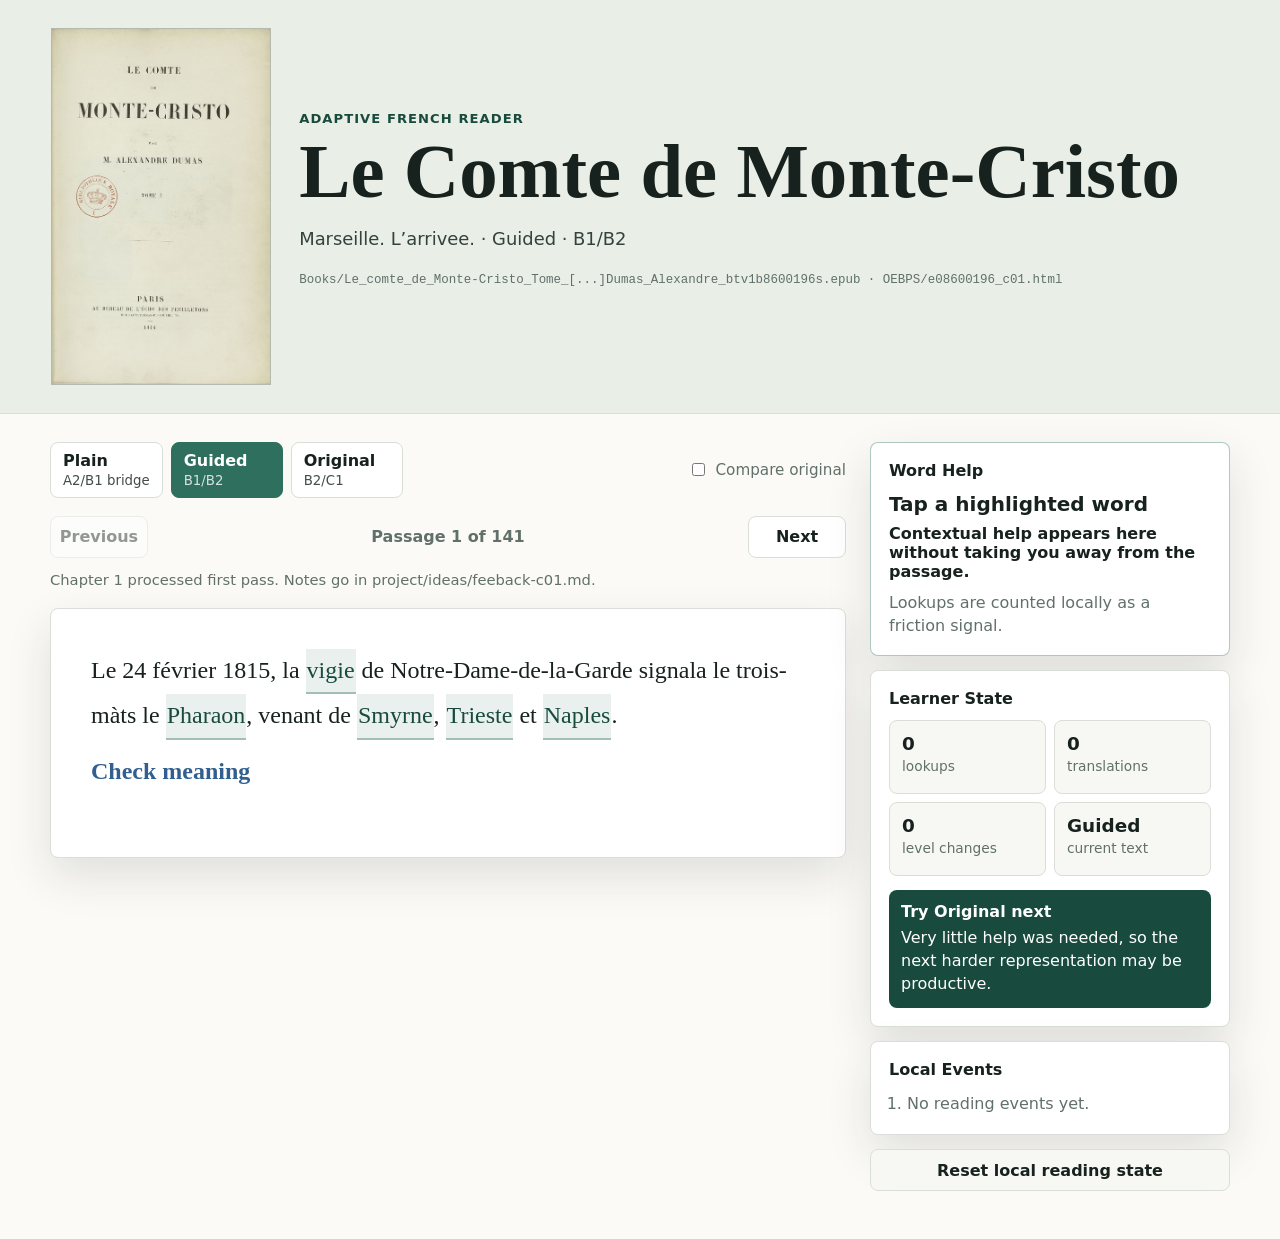
==== index.html @ 3f7d94c2 "Initial commit for Multi-Read" ====
<!doctype html>
<html lang="en">
  <head>
    <meta charset="utf-8">
    <meta name="viewport" content="width=device-width, initial-scale=1">
    <title>Multi-Read</title>
    <link rel="stylesheet" href="src/styles.css">
  </head>
  <body>
    <main class="app-shell">
      <header class="topbar">
        <div class="cover-wrap" aria-label="Monte-Cristo cover art">
          <img src="assets/monte-cristo-cover.jpg" alt="Illustrated cover from the French Monte-Cristo EPUB">
        </div>
        <div class="hero-copy">
          <p class="eyebrow">Adaptive French reader</p>
          <h1 id="title">Multi-Read</h1>
          <p class="subtitle" id="subtitle">Loading chapter...</p>
          <p class="source-meta" id="sourceMeta"></p>
        </div>
      </header>

      <div class="reader-layout">
        <section class="reader-main" aria-label="Reader">
          <div class="toolbar">
            <div class="mode-buttons" id="modeButtons" aria-label="Choose text difficulty"></div>
            <label class="toggle-row">
              <input id="compareToggle" type="checkbox">
              Compare original
            </label>
          </div>

          <nav class="passage-nav" aria-label="Passage navigation">
            <button class="nav-button" id="previousPassage" type="button">Previous</button>
            <div class="passage-progress" id="passageProgress"></div>
            <button class="nav-button" id="nextPassage" type="button">Next</button>
          </nav>
          <p class="chapter-status" id="chapterStatus"></p>

          <div class="reader-card">
            <div class="passage-text" id="passageText"></div>
            <aside class="comparison" id="comparison" hidden>
              <h2>Original Source</h2>
              <div id="comparisonText"></div>
            </aside>
          </div>
        </section>

        <aside class="side-panel" aria-label="Learning tools">
          <section class="panel-card help-card" id="helpPanel">
            <h2>Word Help</h2>
            <h3 class="help-title" id="helpTitle">Tap a highlighted word</h3>
            <p class="help-body" id="helpBody"></p>
            <p class="help-note" id="helpNote"></p>
          </section>

          <section class="panel-card">
            <h2>Learner State</h2>
            <ul class="learner-stats" id="learnerStats"></ul>
            <div class="recommendation" id="recommendation"></div>
          </section>

          <section class="panel-card">
            <h2>Local Events</h2>
            <ol class="event-log" id="eventLog"></ol>
          </section>

          <button class="reset-button" id="resetButton" type="button">Reset local reading state</button>
        </aside>
      </div>
    </main>

    <script src="src/app.js"></script>
  </body>
</html>
---- src/styles.css ----
:root {
  color-scheme: light;
  --ink: #17211d;
  --muted: #61706a;
  --paper: #fbfaf6;
  --panel: #ffffff;
  --line: #d9ded8;
  --accent: #2f6f5e;
  --accent-strong: #184b3d;
  --gold: #b88732;
  --blue: #315f8f;
  --shadow: 0 18px 45px rgba(23, 33, 29, 0.12);
  font-family: Inter, ui-sans-serif, system-ui, -apple-system, BlinkMacSystemFont, "Segoe UI", sans-serif;
}

* {
  box-sizing: border-box;
}

body {
  margin: 0;
  min-height: 100vh;
  background: var(--paper);
  color: var(--ink);
}

button,
input {
  font: inherit;
}

button {
  cursor: pointer;
}

.app-shell {
  min-height: 100vh;
}

.topbar {
  display: grid;
  grid-template-columns: minmax(120px, 220px) 1fr;
  gap: 28px;
  align-items: stretch;
  padding: 28px clamp(18px, 4vw, 56px);
  background: #e9eee7;
  border-bottom: 1px solid var(--line);
}

.cover-wrap {
  min-height: 250px;
  border: 1px solid rgba(23, 33, 29, 0.18);
  background: #d6dccf;
  overflow: hidden;
}

.cover-wrap img {
  width: 100%;
  height: 100%;
  display: block;
  object-fit: cover;
}

.hero-copy {
  display: flex;
  flex-direction: column;
  justify-content: center;
  max-width: 980px;
}

.eyebrow {
  margin: 0 0 10px;
  color: var(--accent-strong);
  font-size: 0.82rem;
  font-weight: 700;
  letter-spacing: 0.08em;
  text-transform: uppercase;
}

h1 {
  margin: 0;
  font-family: Georgia, "Times New Roman", serif;
  font-size: clamp(2.25rem, 6vw, 5rem);
  line-height: 0.95;
  letter-spacing: 0;
}

.subtitle {
  margin: 16px 0 0;
  max-width: 760px;
  color: #33423c;
  font-size: 1.12rem;
  line-height: 1.55;
}

.source-meta {
  margin-top: 18px;
  color: var(--muted);
  font-family: ui-monospace, SFMono-Regular, Menlo, Consolas, monospace;
  font-size: 0.78rem;
  line-height: 1.5;
}

.reader-layout {
  display: grid;
  grid-template-columns: minmax(0, 1fr) minmax(280px, 360px);
  gap: 24px;
  width: min(1180px, calc(100% - 36px));
  margin: 28px auto 48px;
  align-items: start;
}

.reader-main,
.side-panel {
  min-width: 0;
}

.toolbar {
  display: flex;
  flex-wrap: wrap;
  gap: 12px;
  align-items: center;
  justify-content: space-between;
  margin-bottom: 18px;
}

.mode-buttons {
  display: flex;
  flex-wrap: wrap;
  gap: 8px;
}

.mode-button {
  min-width: 112px;
  min-height: 56px;
  padding: 8px 12px;
  border: 1px solid var(--line);
  border-radius: 8px;
  color: var(--ink);
  background: var(--panel);
  text-align: left;
}

.mode-button[aria-pressed="true"] {
  border-color: var(--accent);
  color: #fff;
  background: var(--accent);
}

.mode-button span,
.mode-button small {
  display: block;
}

.mode-button span {
  font-weight: 750;
}

.mode-button small {
  margin-top: 3px;
  opacity: 0.8;
}

.toggle-row {
  display: inline-flex;
  gap: 8px;
  align-items: center;
  color: var(--muted);
  font-size: 0.95rem;
}

.passage-nav {
  display: grid;
  grid-template-columns: minmax(98px, auto) 1fr minmax(98px, auto);
  gap: 10px;
  align-items: center;
  margin-bottom: 18px;
}

.nav-button {
  min-height: 42px;
  border: 1px solid var(--line);
  border-radius: 8px;
  color: var(--ink);
  background: var(--panel);
  font-weight: 750;
}

.nav-button:disabled {
  cursor: not-allowed;
  opacity: 0.45;
}

.passage-progress {
  color: var(--muted);
  font-weight: 750;
  text-align: center;
}

.chapter-status {
  min-height: 1.4em;
  margin: -6px 0 18px;
  color: var(--muted);
  font-size: 0.92rem;
  line-height: 1.4;
}

.reader-card,
.panel-card {
  border: 1px solid var(--line);
  border-radius: 8px;
  background: var(--panel);
  box-shadow: var(--shadow);
}

.reader-card {
  padding: clamp(20px, 4vw, 40px);
}

.passage-text {
  font-family: Georgia, "Times New Roman", serif;
  font-size: clamp(1.24rem, 2vw, 1.5rem);
  line-height: 1.8;
}

.sentence {
  margin-bottom: 24px;
}

.sentence p {
  margin: 0;
}

.sentence-actions {
  margin-top: 10px;
}

.text-button {
  border: 0;
  padding: 0;
  color: var(--blue);
  background: transparent;
  font-weight: 700;
}

.text-button:disabled {
  cursor: not-allowed;
  color: var(--muted);
  opacity: 0.62;
}

.translation {
  display: none;
  margin-top: 10px;
  padding: 12px 14px;
  border-left: 3px solid var(--gold);
  color: #39423f;
  background: #fbf4e8;
  font-family: Inter, ui-sans-serif, system-ui, sans-serif;
  font-size: 0.98rem;
  line-height: 1.55;
}

.translation.is-open {
  display: block;
}

.word-help {
  border: 0;
  border-bottom: 2px solid rgba(47, 111, 94, 0.38);
  padding: 0 1px;
  color: var(--accent-strong);
  background: rgba(47, 111, 94, 0.1);
  font-family: inherit;
  font-size: inherit;
}

.word-help:hover,
.word-help:focus-visible {
  outline: 2px solid rgba(47, 111, 94, 0.45);
  outline-offset: 2px;
}

.comparison {
  margin-top: 18px;
  padding-top: 18px;
  border-top: 1px solid var(--line);
}

.comparison h2,
.panel-card h2 {
  margin: 0 0 12px;
  font-size: 1rem;
}

.comparison p {
  margin: 0 0 10px;
  color: var(--muted);
  font-family: Georgia, "Times New Roman", serif;
  line-height: 1.65;
}

.side-panel {
  display: grid;
  gap: 14px;
  position: sticky;
  top: 14px;
}

.panel-card {
  padding: 18px;
}

.help-card {
  border-color: rgba(47, 111, 94, 0.38);
}

.help-title {
  margin: 0 0 8px;
  font-size: 1.25rem;
}

.help-body {
  margin: 0;
  font-weight: 750;
}

.help-note {
  margin: 10px 0 0;
  color: var(--muted);
  line-height: 1.45;
}

.learner-stats {
  display: grid;
  grid-template-columns: 1fr 1fr;
  gap: 8px;
  padding: 0;
  margin: 0 0 14px;
  list-style: none;
}

.learner-stats li {
  min-height: 74px;
  padding: 12px;
  border: 1px solid var(--line);
  border-radius: 8px;
  background: #f7f8f4;
}

.learner-stats strong,
.learner-stats span {
  display: block;
}

.learner-stats strong {
  font-size: 1.15rem;
}

.learner-stats span {
  margin-top: 4px;
  color: var(--muted);
  font-size: 0.86rem;
}

.recommendation {
  display: grid;
  gap: 5px;
  padding: 12px;
  border-radius: 8px;
  color: #fff;
  background: var(--accent-strong);
}

.recommendation span {
  line-height: 1.45;
}

.event-log {
  margin: 0;
  padding-left: 18px;
  color: var(--muted);
  line-height: 1.6;
}

.reset-button {
  width: 100%;
  min-height: 42px;
  border: 1px solid var(--line);
  border-radius: 8px;
  color: var(--ink);
  background: #f7f8f4;
  font-weight: 750;
}

@media (max-width: 860px) {
  .topbar,
  .reader-layout {
    grid-template-columns: 1fr;
  }

  .cover-wrap {
    max-height: 280px;
  }

  .side-panel {
    position: static;
  }
}

@media (max-width: 520px) {
  .topbar {
    padding: 18px;
  }

  .reader-layout {
    width: min(100% - 24px, 1180px);
    margin-top: 18px;
  }

  .toolbar,
  .mode-buttons,
  .passage-nav {
    display: grid;
    grid-template-columns: 1fr;
    width: 100%;
  }

  .mode-button {
    width: 100%;
  }

  .learner-stats {
    grid-template-columns: 1fr;
  }
}
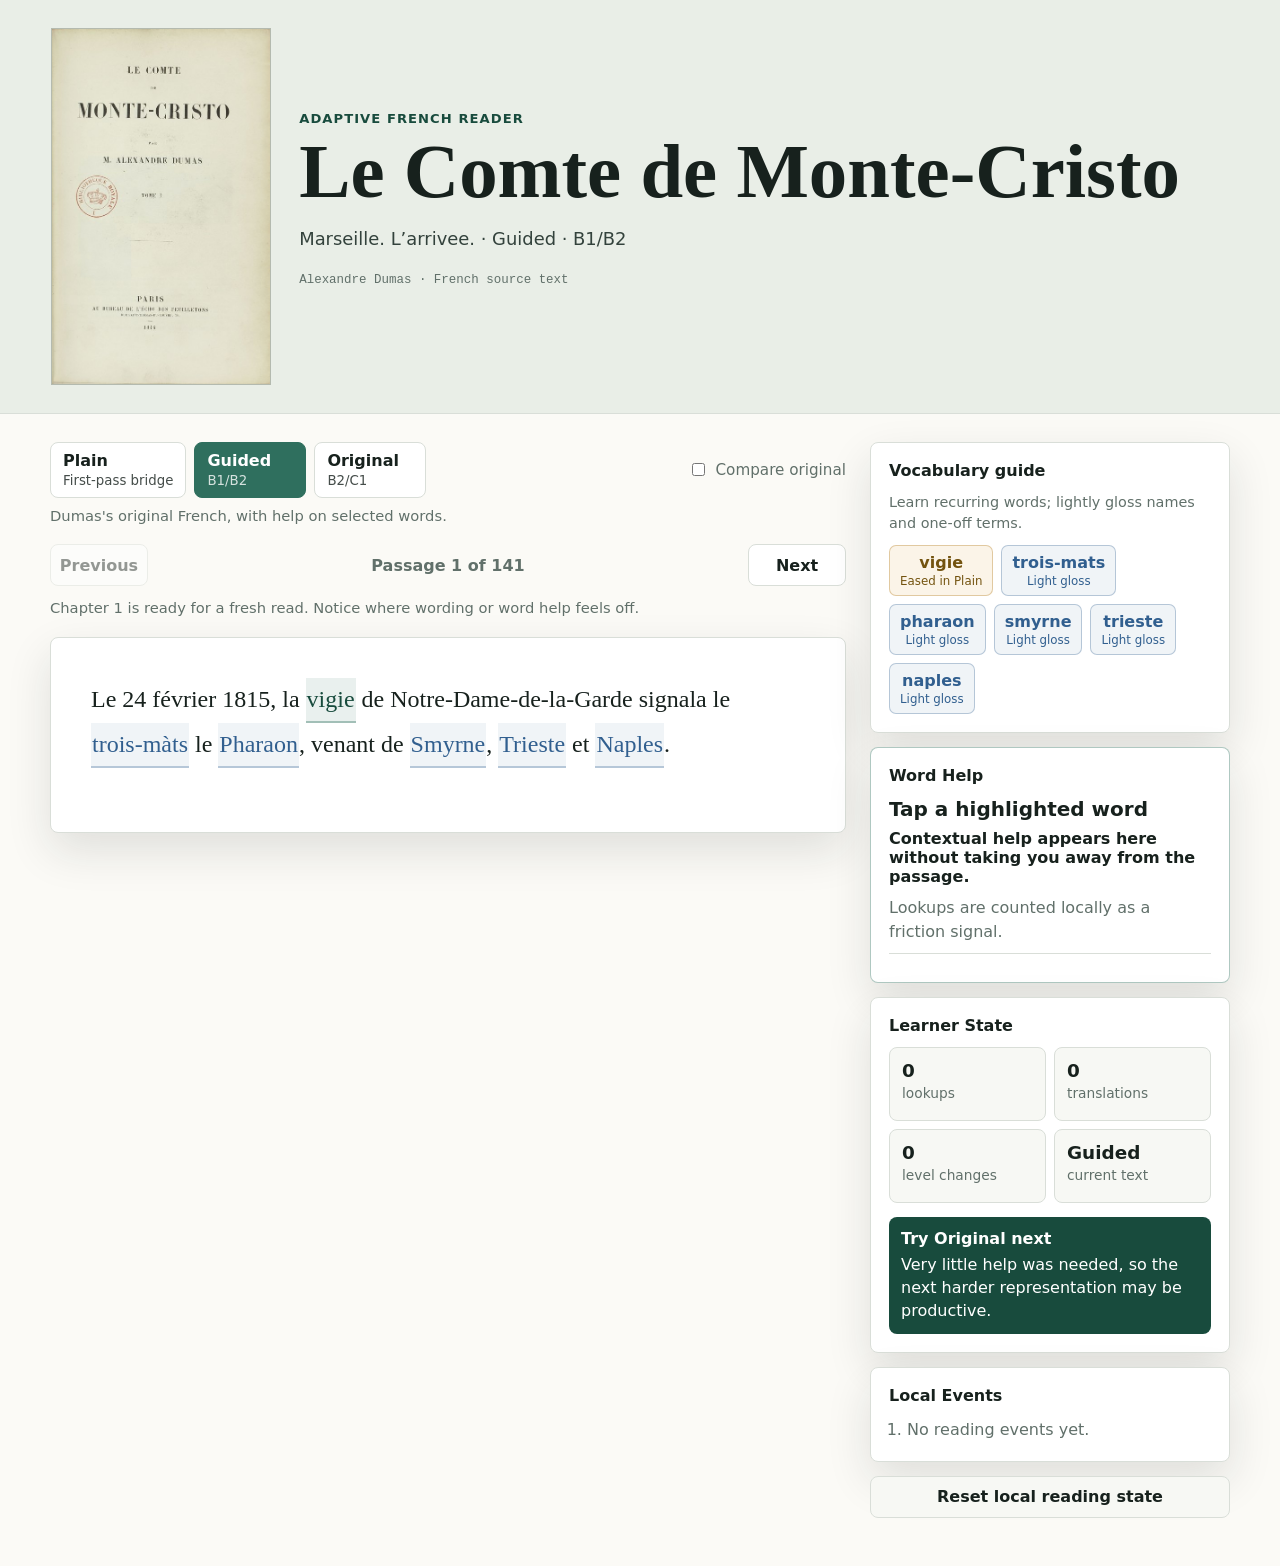
==== commit d6f049ff: "Build vocabulary-aware Chapter 1 reader" ====
--- a/index.html
+++ b/index.html
@@ -29,6 +29,7 @@
               Compare original
             </label>
           </div>
+          <p class="mode-description" id="modeDescription"></p>
 
           <nav class="passage-nav" aria-label="Passage navigation">
             <button class="nav-button" id="previousPassage" type="button">Previous</button>
@@ -47,11 +48,18 @@
         </section>
 
         <aside class="side-panel" aria-label="Learning tools">
+          <section class="panel-card vocabulary-card">
+            <h2>Vocabulary guide</h2>
+            <p class="vocabulary-intro">Learn recurring words; lightly gloss names and one-off terms.</p>
+            <div id="vocabularyFocus" class="vocabulary-focus"></div>
+          </section>
+
           <section class="panel-card help-card" id="helpPanel">
             <h2>Word Help</h2>
             <h3 class="help-title" id="helpTitle">Tap a highlighted word</h3>
             <p class="help-body" id="helpBody"></p>
             <p class="help-note" id="helpNote"></p>
+            <p class="help-analysis" id="helpAnalysis"></p>
           </section>
 
           <section class="panel-card">
--- a/src/styles.css
+++ b/src/styles.css
@@ -121,7 +121,14 @@
   gap: 12px;
   align-items: center;
   justify-content: space-between;
-  margin-bottom: 18px;
+  margin-bottom: 8px;
+}
+
+.mode-description {
+  margin: 0 0 18px;
+  color: var(--muted);
+  font-size: 0.92rem;
+  line-height: 1.4;
 }
 
 .mode-buttons {
@@ -281,6 +288,12 @@
   outline-offset: 2px;
 }
 
+.word-help[data-classification="ignore_or_gloss"] {
+  color: var(--blue);
+  border-color: rgba(49, 95, 143, 0.3);
+  background: rgba(49, 95, 143, 0.07);
+}
+
 .comparison {
   margin-top: 18px;
   padding-top: 18px;
@@ -315,6 +328,47 @@
   border-color: rgba(47, 111, 94, 0.38);
 }
 
+.vocabulary-intro {
+  margin: 0 0 12px;
+  color: var(--muted);
+  font-size: 0.9rem;
+  line-height: 1.45;
+}
+
+.vocabulary-focus {
+  display: flex;
+  flex-wrap: wrap;
+  gap: 8px;
+}
+
+.vocabulary-focus button {
+  padding: 7px 10px;
+  border: 1px solid rgba(47, 111, 94, 0.35);
+  border-radius: 7px;
+  background: #f0f6f1;
+  color: var(--accent-strong);
+  font-weight: 700;
+}
+
+.vocabulary-focus button span {
+  display: block;
+  margin-top: 2px;
+  font-size: 0.74rem;
+  font-weight: 500;
+}
+
+.vocabulary-focus button[data-classification="ignore_or_gloss"] {
+  border-color: rgba(49, 95, 143, 0.3);
+  color: var(--blue);
+  background: rgba(49, 95, 143, 0.07);
+}
+
+.vocabulary-focus button[data-classification="simplify"] {
+  border-color: rgba(184, 135, 50, 0.4);
+  color: #73530f;
+  background: #fbf4e8;
+}
+
 .help-title {
   margin: 0 0 8px;
   font-size: 1.25rem;
@@ -328,6 +382,15 @@
 .help-note {
   margin: 10px 0 0;
   color: var(--muted);
+  line-height: 1.45;
+}
+
+.help-analysis {
+  margin: 10px 0 0;
+  padding-top: 10px;
+  border-top: 1px solid var(--line);
+  color: var(--muted);
+  font-size: 0.88rem;
   line-height: 1.45;
 }
 
